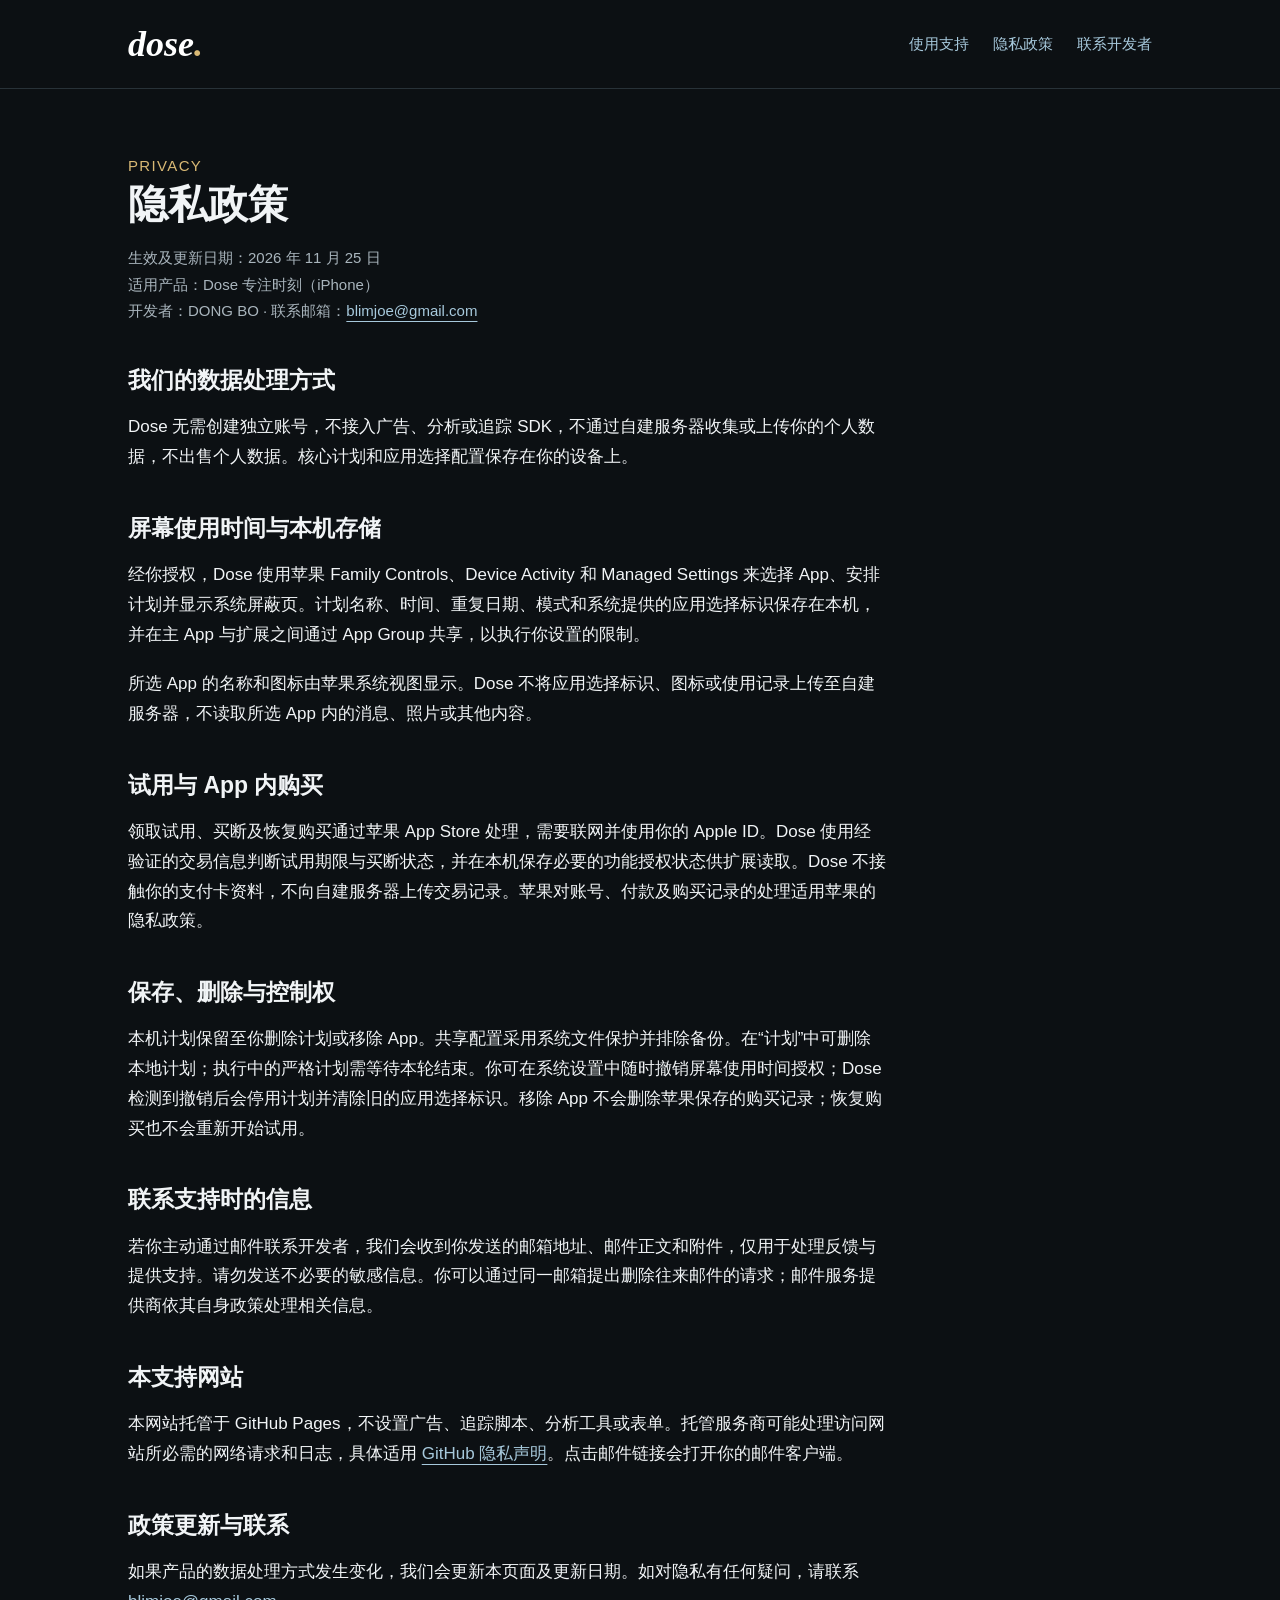
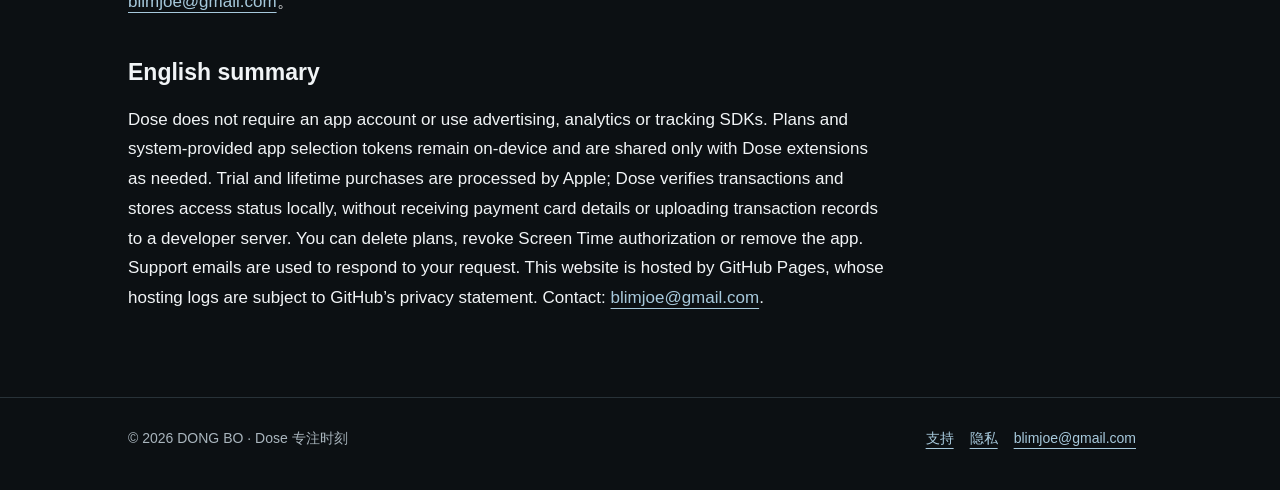
==== privacy.html @ c086b1a7 "Add Dose support and privacy website" ====
<!doctype html>
<html lang="zh-CN"><head><meta charset="utf-8"><meta name="viewport" content="width=device-width,initial-scale=1"><meta name="description" content="了解 Dose 如何在本机处理计划、屏幕使用时间授权及苹果 App Store 购买。"><title>隐私政策 · Dose 专注时刻</title><link rel="icon" href="assets/icon.png"><link rel="stylesheet" href="assets/style.css"></head><body><header><div class="wrap"><nav aria-label="主导航"><a class="brand" href="./" aria-label="Dose 首页">dose<span>.</span></a><div class="links"><a href="support.html">使用支持</a><a href="privacy.html">隐私政策</a><a href="mailto:blimjoe@gmail.com">联系开发者</a></div></nav></div></header><main class="wrap"><article class="article"><div class="eyebrow">PRIVACY</div><h1>隐私政策</h1><p class="meta">生效及更新日期：2026 年 11 月 25 日<br>适用产品：Dose 专注时刻（iPhone）<br>开发者：DONG BO · 联系邮箱：<a href="mailto:blimjoe@gmail.com">blimjoe@gmail.com</a></p><h2>我们的数据处理方式</h2><p>Dose 无需创建独立账号，不接入广告、分析或追踪 SDK，不通过自建服务器收集或上传你的个人数据，不出售个人数据。核心计划和应用选择配置保存在你的设备上。</p><h2>屏幕使用时间与本机存储</h2><p>经你授权，Dose 使用苹果 Family Controls、Device Activity 和 Managed Settings 来选择 App、安排计划并显示系统屏蔽页。计划名称、时间、重复日期、模式和系统提供的应用选择标识保存在本机，并在主 App 与扩展之间通过 App Group 共享，以执行你设置的限制。</p><p>所选 App 的名称和图标由苹果系统视图显示。Dose 不将应用选择标识、图标或使用记录上传至自建服务器，不读取所选 App 内的消息、照片或其他内容。</p><h2>试用与 App 内购买</h2><p>领取试用、买断及恢复购买通过苹果 App Store 处理，需要联网并使用你的 Apple ID。Dose 使用经验证的交易信息判断试用期限与买断状态，并在本机保存必要的功能授权状态供扩展读取。Dose 不接触你的支付卡资料，不向自建服务器上传交易记录。苹果对账号、付款及购买记录的处理适用苹果的隐私政策。</p><h2>保存、删除与控制权</h2><p>本机计划保留至你删除计划或移除 App。共享配置采用系统文件保护并排除备份。在“计划”中可删除本地计划；执行中的严格计划需等待本轮结束。你可在系统设置中随时撤销屏幕使用时间授权；Dose 检测到撤销后会停用计划并清除旧的应用选择标识。移除 App 不会删除苹果保存的购买记录；恢复购买也不会重新开始试用。</p><h2>联系支持时的信息</h2><p>若你主动通过邮件联系开发者，我们会收到你发送的邮箱地址、邮件正文和附件，仅用于处理反馈与提供支持。请勿发送不必要的敏感信息。你可以通过同一邮箱提出删除往来邮件的请求；邮件服务提供商依其自身政策处理相关信息。</p><h2>本支持网站</h2><p>本网站托管于 GitHub Pages，不设置广告、追踪脚本、分析工具或表单。托管服务商可能处理访问网站所必需的网络请求和日志，具体适用 <a href="https://docs.github.com/en/site-policy/privacy-policies/github-general-privacy-statement">GitHub 隐私声明</a>。点击邮件链接会打开你的邮件客户端。</p><h2>政策更新与联系</h2><p>如果产品的数据处理方式发生变化，我们会更新本页面及更新日期。如对隐私有任何疑问，请联系 <a href="mailto:blimjoe@gmail.com">blimjoe@gmail.com</a>。</p><h2 lang="en">English summary</h2><p lang="en">Dose does not require an app account or use advertising, analytics or tracking SDKs. Plans and system-provided app selection tokens remain on-device and are shared only with Dose extensions as needed. Trial and lifetime purchases are processed by Apple; Dose verifies transactions and stores access status locally, without receiving payment card details or uploading transaction records to a developer server. You can delete plans, revoke Screen Time authorization or remove the app. Support emails are used to respond to your request. This website is hosted by GitHub Pages, whose hosting logs are subject to GitHub’s privacy statement. Contact: <a href="mailto:blimjoe@gmail.com">blimjoe@gmail.com</a>.</p></article></main><footer><div class="wrap footer-inner"><span>© 2026 DONG BO · Dose 专注时刻</span><div><a href="support.html">支持</a><a href="privacy.html">隐私</a><a href="mailto:blimjoe@gmail.com">blimjoe@gmail.com</a></div></div></footer></body></html>
---- assets/style.css ----
*{box-sizing:border-box}html{color-scheme:dark;scroll-behavior:smooth}body{margin:0;background:#0c1013;color:#f1f4f6;font:17px/1.75 -apple-system,BlinkMacSystemFont,"Segoe UI","PingFang SC",sans-serif}a{color:#a7c9dc;text-underline-offset:5px}a:hover{color:#fff}a:focus-visible,summary:focus-visible{outline:3px solid #d9b975;outline-offset:5px}.wrap{max-width:1080px;margin:auto;padding:0 28px}header{border-bottom:1px solid #283238}nav{display:flex;align-items:center;justify-content:space-between;gap:24px;min-height:88px;flex-wrap:wrap;padding:16px 0}.brand{font:italic bold 36px Georgia,serif;color:#fff;text-decoration:none}.brand span{color:#d9b975}.links{display:flex;gap:24px;flex-wrap:wrap}.links a{font-size:15px;text-decoration:none}main{min-height:65vh}.hero{padding:92px 0 76px;max-width:840px}.eyebrow{color:#d9b975;font-size:15px;letter-spacing:.09em}.hero h1{font-size:clamp(38px,6vw,66px);line-height:1.2;letter-spacing:-.04em;margin:20px 0 24px}.lead{font-size:21px;color:#a9b5bd;max-width:650px}.actions{display:flex;gap:16px;flex-wrap:wrap;margin-top:32px}.button{display:inline-flex;align-items:center;justify-content:center;min-height:48px;padding:10px 24px;border-radius:12px;background:#8eafc3;color:#0c1013;font-weight:650;text-decoration:none}.button:hover{background:#b3cbd9;color:#0c1013}.button.secondary{background:#1b2328;color:#dce5eb;border:1px solid #42535e}.grid{display:grid;grid-template-columns:repeat(3,1fr);gap:24px;margin:0 0 64px}.feature{padding-top:20px;border-top:1px solid #42535e}.feature h2{font-size:22px;margin:4px 0 12px}.feature p,p.note{color:#a9b5bd}.callout{background:#1b2328;padding:28px;border-radius:20px;margin:40px 0 64px}.callout h2{margin:0 0 8px}.article{max-width:760px;padding:64px 0}.article h1{font-size:40px;line-height:1.25;margin:0 0 16px}.article h2{font-size:23px;margin:36px 0 12px}.article h3{font-size:19px}p{margin:12px 0 20px}li{margin:8px 0}details{border-bottom:1px solid #334149;padding:20px 0}summary{cursor:pointer;font-weight:600;min-height:44px}details p{color:#a9b5bd}footer{padding:28px 0 40px;border-top:1px solid #283238;color:#a9b5bd;font-size:14px}.footer-inner{display:flex;justify-content:space-between;gap:20px;flex-wrap:wrap}.footer-inner a{margin-right:16px}.meta{font-size:15px;color:#a9b5bd}.icon{width:64px;height:64px;border-radius:16px;margin-bottom:24px}.contact{overflow-wrap:anywhere}@media(max-width:650px){.wrap{padding:0 22px}.hero{padding:56px 0}.lead{font-size:18px}.grid{grid-template-columns:1fr;gap:22px}.article{padding:44px 0}.article h1{font-size:34px}.links{gap:16px}.callout{padding:22px}.actions .button{width:100%}}@media(prefers-reduced-motion:reduce){html{scroll-behavior:auto}}
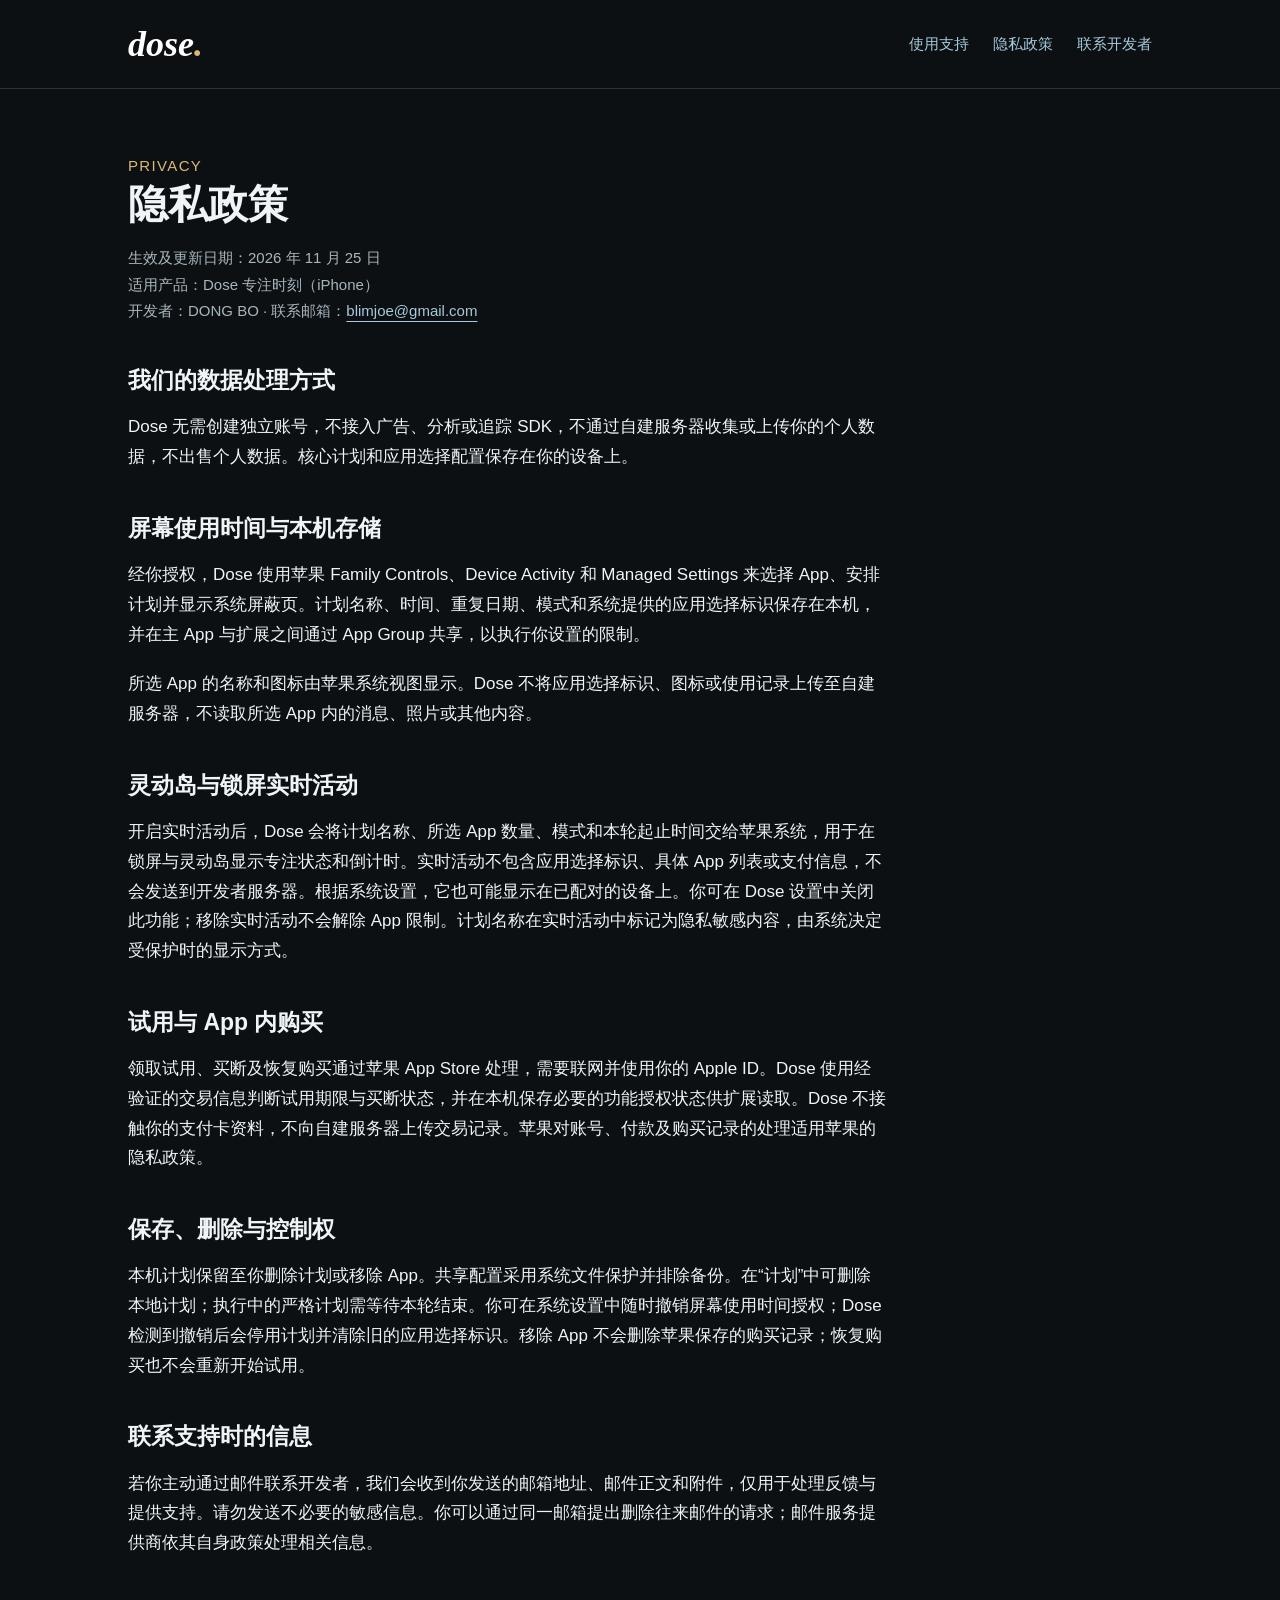
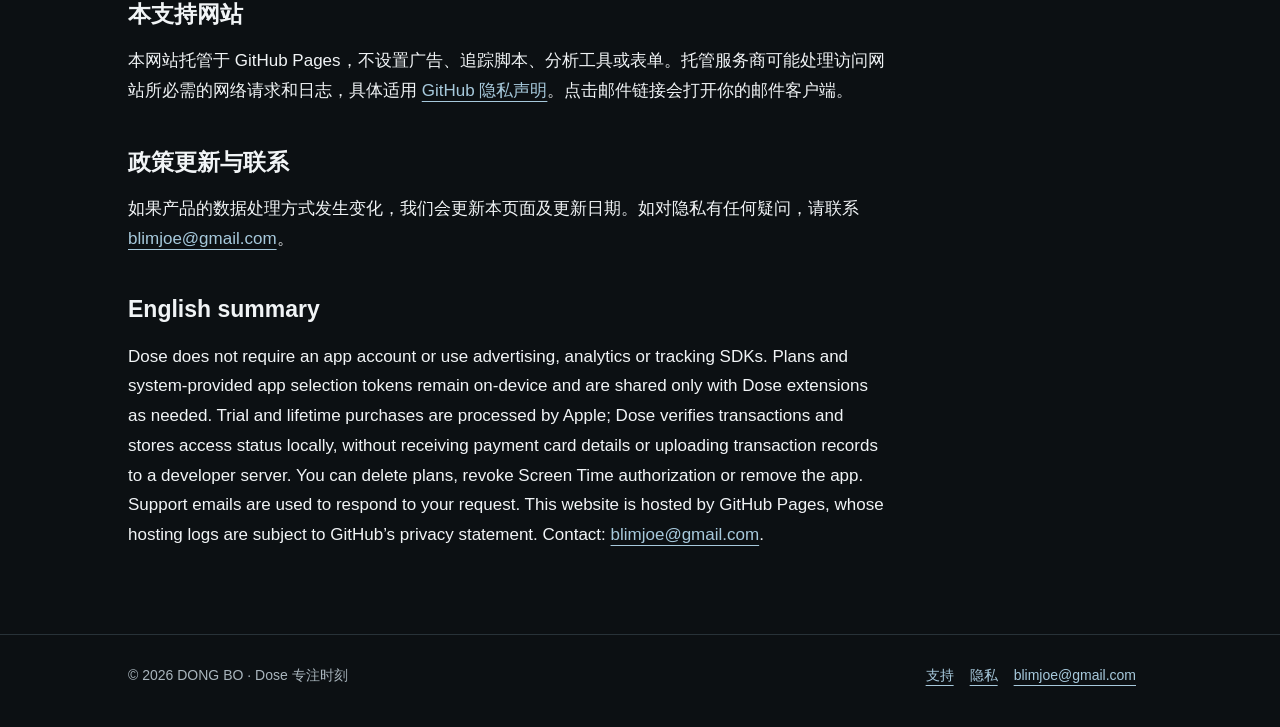
==== commit 0eb2a99b: "Document Live Activity display and privacy" ====
--- a/privacy.html
+++ b/privacy.html
@@ -1,2 +1,2 @@
 <!doctype html>
-<html lang="zh-CN"><head><meta charset="utf-8"><meta name="viewport" content="width=device-width,initial-scale=1"><meta name="description" content="了解 Dose 如何在本机处理计划、屏幕使用时间授权及苹果 App Store 购买。"><title>隐私政策 · Dose 专注时刻</title><link rel="icon" href="assets/icon.png"><link rel="stylesheet" href="assets/style.css"></head><body><header><div class="wrap"><nav aria-label="主导航"><a class="brand" href="./" aria-label="Dose 首页">dose<span>.</span></a><div class="links"><a href="support.html">使用支持</a><a href="privacy.html">隐私政策</a><a href="mailto:blimjoe@gmail.com">联系开发者</a></div></nav></div></header><main class="wrap"><article class="article"><div class="eyebrow">PRIVACY</div><h1>隐私政策</h1><p class="meta">生效及更新日期：2026 年 11 月 25 日<br>适用产品：Dose 专注时刻（iPhone）<br>开发者：DONG BO · 联系邮箱：<a href="mailto:blimjoe@gmail.com">blimjoe@gmail.com</a></p><h2>我们的数据处理方式</h2><p>Dose 无需创建独立账号，不接入广告、分析或追踪 SDK，不通过自建服务器收集或上传你的个人数据，不出售个人数据。核心计划和应用选择配置保存在你的设备上。</p><h2>屏幕使用时间与本机存储</h2><p>经你授权，Dose 使用苹果 Family Controls、Device Activity 和 Managed Settings 来选择 App、安排计划并显示系统屏蔽页。计划名称、时间、重复日期、模式和系统提供的应用选择标识保存在本机，并在主 App 与扩展之间通过 App Group 共享，以执行你设置的限制。</p><p>所选 App 的名称和图标由苹果系统视图显示。Dose 不将应用选择标识、图标或使用记录上传至自建服务器，不读取所选 App 内的消息、照片或其他内容。</p><h2>试用与 App 内购买</h2><p>领取试用、买断及恢复购买通过苹果 App Store 处理，需要联网并使用你的 Apple ID。Dose 使用经验证的交易信息判断试用期限与买断状态，并在本机保存必要的功能授权状态供扩展读取。Dose 不接触你的支付卡资料，不向自建服务器上传交易记录。苹果对账号、付款及购买记录的处理适用苹果的隐私政策。</p><h2>保存、删除与控制权</h2><p>本机计划保留至你删除计划或移除 App。共享配置采用系统文件保护并排除备份。在“计划”中可删除本地计划；执行中的严格计划需等待本轮结束。你可在系统设置中随时撤销屏幕使用时间授权；Dose 检测到撤销后会停用计划并清除旧的应用选择标识。移除 App 不会删除苹果保存的购买记录；恢复购买也不会重新开始试用。</p><h2>联系支持时的信息</h2><p>若你主动通过邮件联系开发者，我们会收到你发送的邮箱地址、邮件正文和附件，仅用于处理反馈与提供支持。请勿发送不必要的敏感信息。你可以通过同一邮箱提出删除往来邮件的请求；邮件服务提供商依其自身政策处理相关信息。</p><h2>本支持网站</h2><p>本网站托管于 GitHub Pages，不设置广告、追踪脚本、分析工具或表单。托管服务商可能处理访问网站所必需的网络请求和日志，具体适用 <a href="https://docs.github.com/en/site-policy/privacy-policies/github-general-privacy-statement">GitHub 隐私声明</a>。点击邮件链接会打开你的邮件客户端。</p><h2>政策更新与联系</h2><p>如果产品的数据处理方式发生变化，我们会更新本页面及更新日期。如对隐私有任何疑问，请联系 <a href="mailto:blimjoe@gmail.com">blimjoe@gmail.com</a>。</p><h2 lang="en">English summary</h2><p lang="en">Dose does not require an app account or use advertising, analytics or tracking SDKs. Plans and system-provided app selection tokens remain on-device and are shared only with Dose extensions as needed. Trial and lifetime purchases are processed by Apple; Dose verifies transactions and stores access status locally, without receiving payment card details or uploading transaction records to a developer server. You can delete plans, revoke Screen Time authorization or remove the app. Support emails are used to respond to your request. This website is hosted by GitHub Pages, whose hosting logs are subject to GitHub’s privacy statement. Contact: <a href="mailto:blimjoe@gmail.com">blimjoe@gmail.com</a>.</p></article></main><footer><div class="wrap footer-inner"><span>© 2026 DONG BO · Dose 专注时刻</span><div><a href="support.html">支持</a><a href="privacy.html">隐私</a><a href="mailto:blimjoe@gmail.com">blimjoe@gmail.com</a></div></div></footer></body></html>
+<html lang="zh-CN"><head><meta charset="utf-8"><meta name="viewport" content="width=device-width,initial-scale=1"><meta name="description" content="了解 Dose 如何在本机处理计划、屏幕使用时间授权及苹果 App Store 购买。"><title>隐私政策 · Dose 专注时刻</title><link rel="icon" href="assets/icon.png"><link rel="stylesheet" href="assets/style.css"></head><body><header><div class="wrap"><nav aria-label="主导航"><a class="brand" href="./" aria-label="Dose 首页">dose<span>.</span></a><div class="links"><a href="support.html">使用支持</a><a href="privacy.html">隐私政策</a><a href="mailto:blimjoe@gmail.com">联系开发者</a></div></nav></div></header><main class="wrap"><article class="article"><div class="eyebrow">PRIVACY</div><h1>隐私政策</h1><p class="meta">生效及更新日期：2026 年 11 月 25 日<br>适用产品：Dose 专注时刻（iPhone）<br>开发者：DONG BO · 联系邮箱：<a href="mailto:blimjoe@gmail.com">blimjoe@gmail.com</a></p><h2>我们的数据处理方式</h2><p>Dose 无需创建独立账号，不接入广告、分析或追踪 SDK，不通过自建服务器收集或上传你的个人数据，不出售个人数据。核心计划和应用选择配置保存在你的设备上。</p><h2>屏幕使用时间与本机存储</h2><p>经你授权，Dose 使用苹果 Family Controls、Device Activity 和 Managed Settings 来选择 App、安排计划并显示系统屏蔽页。计划名称、时间、重复日期、模式和系统提供的应用选择标识保存在本机，并在主 App 与扩展之间通过 App Group 共享，以执行你设置的限制。</p><p>所选 App 的名称和图标由苹果系统视图显示。Dose 不将应用选择标识、图标或使用记录上传至自建服务器，不读取所选 App 内的消息、照片或其他内容。</p><h2>灵动岛与锁屏实时活动</h2><p>开启实时活动后，Dose 会将计划名称、所选 App 数量、模式和本轮起止时间交给苹果系统，用于在锁屏与灵动岛显示专注状态和倒计时。实时活动不包含应用选择标识、具体 App 列表或支付信息，不会发送到开发者服务器。根据系统设置，它也可能显示在已配对的设备上。你可在 Dose 设置中关闭此功能；移除实时活动不会解除 App 限制。计划名称在实时活动中标记为隐私敏感内容，由系统决定受保护时的显示方式。</p><h2>试用与 App 内购买</h2><p>领取试用、买断及恢复购买通过苹果 App Store 处理，需要联网并使用你的 Apple ID。Dose 使用经验证的交易信息判断试用期限与买断状态，并在本机保存必要的功能授权状态供扩展读取。Dose 不接触你的支付卡资料，不向自建服务器上传交易记录。苹果对账号、付款及购买记录的处理适用苹果的隐私政策。</p><h2>保存、删除与控制权</h2><p>本机计划保留至你删除计划或移除 App。共享配置采用系统文件保护并排除备份。在“计划”中可删除本地计划；执行中的严格计划需等待本轮结束。你可在系统设置中随时撤销屏幕使用时间授权；Dose 检测到撤销后会停用计划并清除旧的应用选择标识。移除 App 不会删除苹果保存的购买记录；恢复购买也不会重新开始试用。</p><h2>联系支持时的信息</h2><p>若你主动通过邮件联系开发者，我们会收到你发送的邮箱地址、邮件正文和附件，仅用于处理反馈与提供支持。请勿发送不必要的敏感信息。你可以通过同一邮箱提出删除往来邮件的请求；邮件服务提供商依其自身政策处理相关信息。</p><h2>本支持网站</h2><p>本网站托管于 GitHub Pages，不设置广告、追踪脚本、分析工具或表单。托管服务商可能处理访问网站所必需的网络请求和日志，具体适用 <a href="https://docs.github.com/en/site-policy/privacy-policies/github-general-privacy-statement">GitHub 隐私声明</a>。点击邮件链接会打开你的邮件客户端。</p><h2>政策更新与联系</h2><p>如果产品的数据处理方式发生变化，我们会更新本页面及更新日期。如对隐私有任何疑问，请联系 <a href="mailto:blimjoe@gmail.com">blimjoe@gmail.com</a>。</p><h2 lang="en">English summary</h2><p lang="en">Dose does not require an app account or use advertising, analytics or tracking SDKs. Plans and system-provided app selection tokens remain on-device and are shared only with Dose extensions as needed. Trial and lifetime purchases are processed by Apple; Dose verifies transactions and stores access status locally, without receiving payment card details or uploading transaction records to a developer server. You can delete plans, revoke Screen Time authorization or remove the app. Support emails are used to respond to your request. This website is hosted by GitHub Pages, whose hosting logs are subject to GitHub’s privacy statement. Contact: <a href="mailto:blimjoe@gmail.com">blimjoe@gmail.com</a>.</p></article></main><footer><div class="wrap footer-inner"><span>© 2026 DONG BO · Dose 专注时刻</span><div><a href="support.html">支持</a><a href="privacy.html">隐私</a><a href="mailto:blimjoe@gmail.com">blimjoe@gmail.com</a></div></div></footer></body></html>
